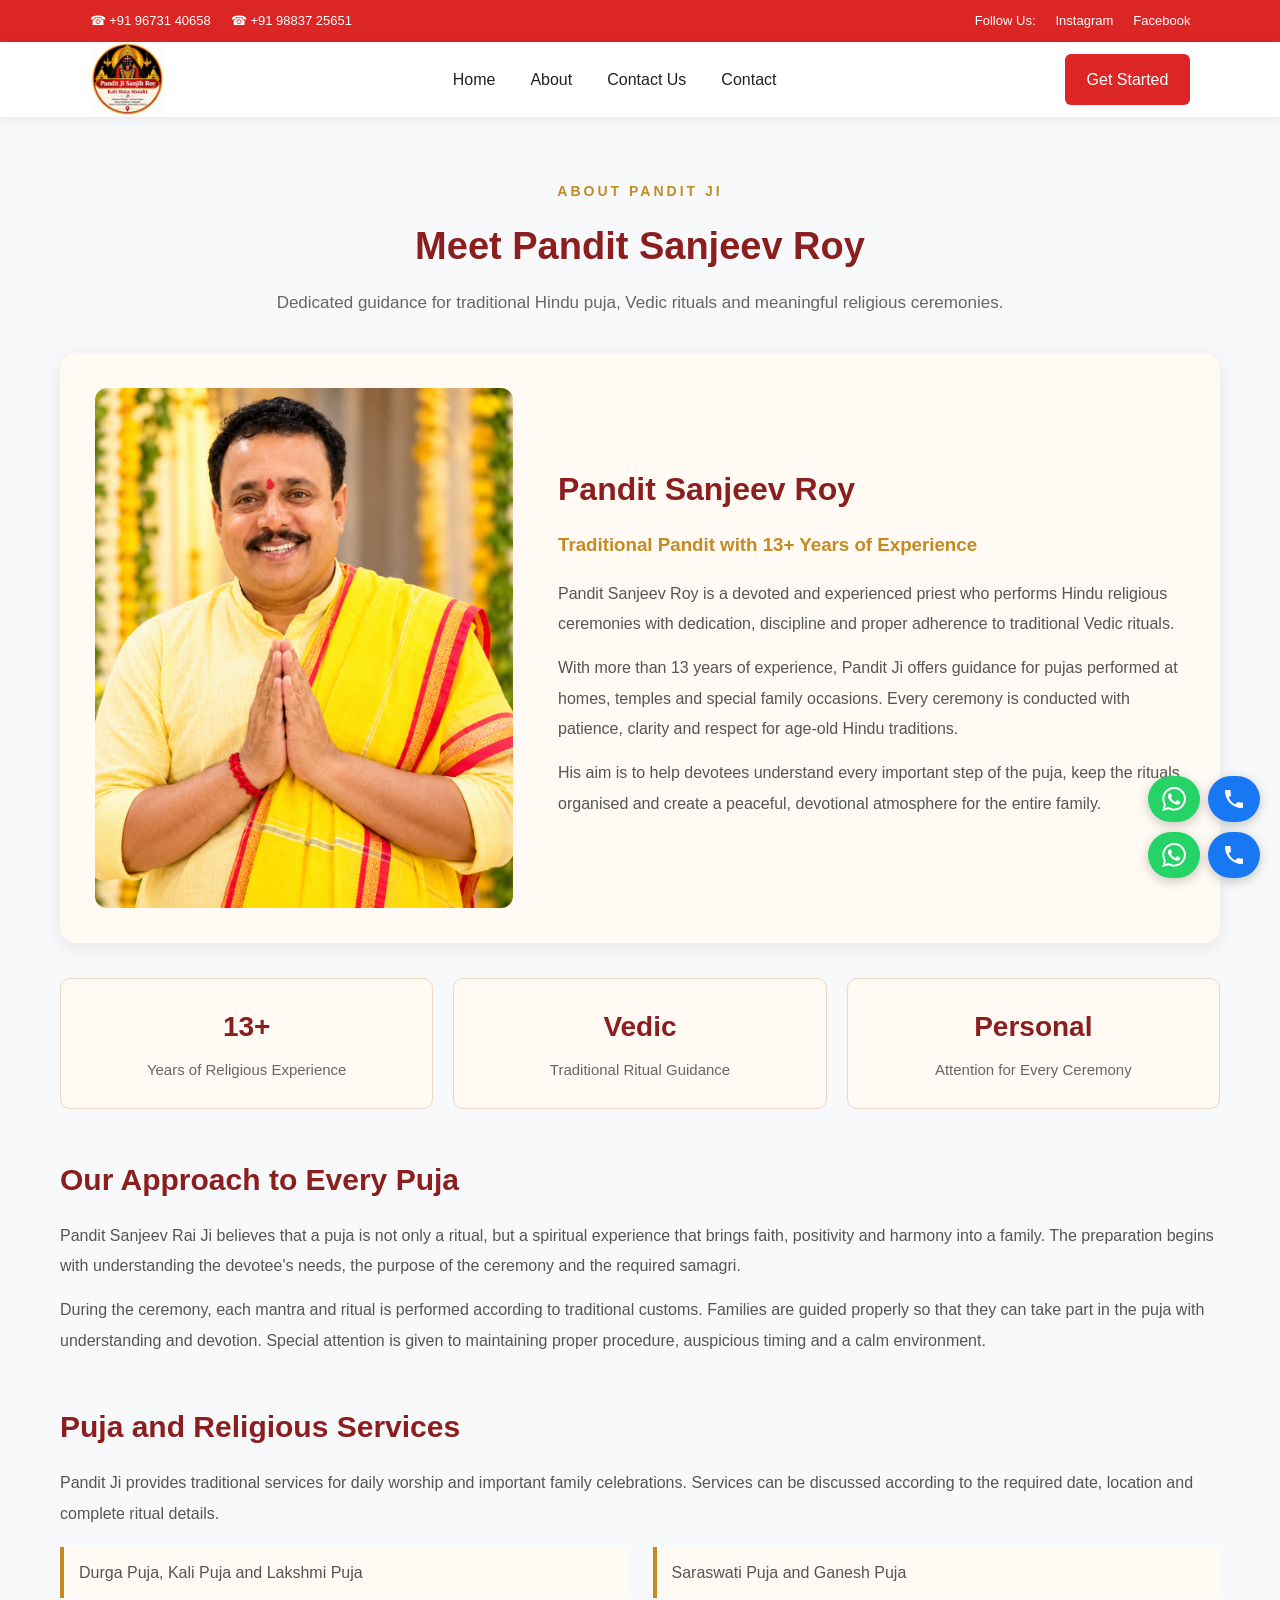
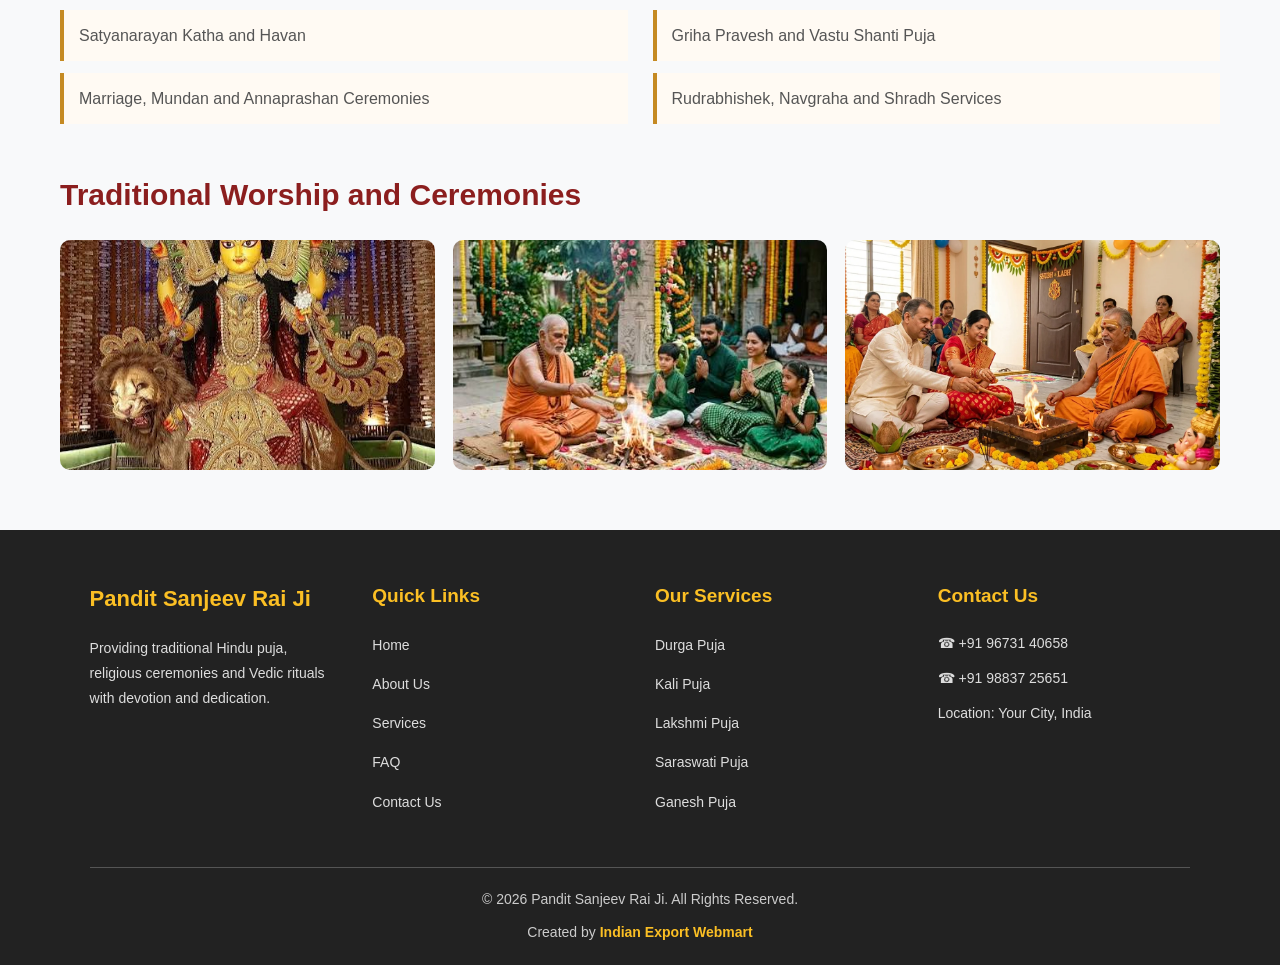
==== about.html @ 81c18a3b "Complete website uploaded" ====
<!DOCTYPE html>
<html lang="en">
<head>
    <meta charset="UTF-8">
    <link rel="stylesheet" href="responsive.css">
    <meta name="viewport" content="width=device-width, initial-scale=1.0">
    <title>About Pandit Sanjeev Roy</title>
    <link rel="stylesheet" href="style.css">

    <style>
        * {
            margin: 0;
            padding: 0;
            box-sizing: border-box;
        }

        body {
            font-family: Arial, sans-serif;
            background: #f8f9fa;
            color: #8b1e1e;
            line-height: 1.7;
        }

        .about-section {
            max-width: 1200px;
            margin: 60px auto;
            padding: 0 20px;
        }

        .about-heading {
            text-align: center;
            margin-bottom: 35px;
        }

        .about-heading span {
            color: #c58a22;
            font-size: 14px;
            font-weight: bold;
            letter-spacing: 3px;
        }

        .about-heading h1 {
            color: #8b1e1e;
            margin: 10px 0;
            font-size: 38px;
        }

        .about-heading p {
            max-width: 750px;
            margin: auto;
            color: #666;
            font-size: 17px;
        }

        .pandit-profile {
            display: grid;
            grid-template-columns: minmax(0, 0.8fr) minmax(0, 1.2fr);
            align-items: center;
            gap: 45px;
            background: #fffaf3;
            border-radius: 16px;
            padding: 35px;
            box-shadow: 0 5px 20px rgba(0,0,0,0.08);
        }

        .pandit-profile img {
            width: 100%;
            height: 520px;
            object-fit: cover;
            border-radius: 12px;
        }

        .profile-content h2 {
            color: #8b1e1e;
            font-size: 32px;
            margin-bottom: 12px;
        }

        .profile-content h3 {
            color: #c58a22;
            margin-bottom: 18px;
        }

        .profile-content p {
            color: #555;
            font-size: 16px;
            line-height: 1.9;
            margin-bottom: 14px;
        }

        .experience-grid {
            display: grid;
            grid-template-columns: repeat(3, 1fr);
            gap: 20px;
            margin: 35px 0;
        }

        .experience-card {
            background: #fffaf3;
            border: 1px solid #ead8c5;
            border-radius: 10px;
            padding: 24px 18px;
            text-align: center;
        }

        .experience-card strong {
            display: block;
            color: #8b1e1e;
            font-size: 28px;
            margin-bottom: 6px;
        }

        .experience-card span {
            color: #666;
            font-size: 15px;
        }

        .about-story,
        .about-services,
        .devotion-images {
            margin-top: 45px;
        }

        .about-story h2,
        .about-services h2,
        .devotion-images h2 {
            color: #8b1e1e;
            margin-bottom: 16px;
            font-size: 30px;
        }

        .about-story p,
        .about-services p {
            color: #555;
            line-height: 1.9;
            margin-bottom: 14px;
        }

        .service-list {
            display: grid;
            grid-template-columns: repeat(2, 1fr);
            gap: 12px 25px;
            margin-top: 18px;
        }

        .service-list span {
            background: #fffaf3;
            border-left: 4px solid #c58a22;
            padding: 12px 15px;
            color: #555;
        }

        .devotion-gallery {
            display: grid;
            grid-template-columns: repeat(3, 1fr);
            gap: 18px;
            margin-top: 20px;
        }

        .devotion-gallery img {
            width: 100%;
            height: 230px;
            object-fit: cover;
            border-radius: 10px;
        }

        @media (max-width: 768px) {
            .about-heading h1 {
                font-size: 28px;
            }

            .pandit-profile {
                grid-template-columns: 1fr;
                padding: 20px;
            }

            .pandit-profile img {
                height: 390px;
            }

            .experience-grid,
            .devotion-gallery {
                grid-template-columns: 1fr;
            }

            .service-list {
                grid-template-columns: 1fr;
            }
        }
    </style>
</head>

<body>
     <div id="header"></div>

    <section class="about-section">
        <div class="about-heading">
            <span>ABOUT PANDIT JI</span>
            <h1>Meet Pandit Sanjeev Roy</h1>
            <p>Dedicated guidance for traditional Hindu puja, Vedic rituals and meaningful religious ceremonies.</p>
        </div>

        <div class="pandit-profile">
            <img src="IMAGES/image copy 2.png" alt="Pandit Sanjeev Rai Ji">

            <div class="profile-content">
                <h2>Pandit Sanjeev Roy</h2>
                <h3>Traditional Pandit with 13+ Years of Experience</h3>
                <p>
                    Pandit Sanjeev Roy is a devoted and experienced priest who performs
                    Hindu religious ceremonies with dedication, discipline and proper
                    adherence to traditional Vedic rituals.
                </p>
                <p>
                    With more than 13 years of experience, Pandit Ji offers guidance for
                    pujas performed at homes, temples and special family occasions.
                    Every ceremony is conducted with patience, clarity and respect for
                    age-old Hindu traditions.
                </p>
                <p>
                    His aim is to help devotees understand every important step of the
                    puja, keep the rituals organised and create a peaceful, devotional
                    atmosphere for the entire family.
                </p>
            </div>
        </div>

        <div class="experience-grid">
            <div class="experience-card">
                <strong>13+</strong>
                <span>Years of Religious Experience</span>
            </div>
            <div class="experience-card">
                <strong>Vedic</strong>
                <span>Traditional Ritual Guidance</span>
            </div>
            <div class="experience-card">
                <strong>Personal</strong>
                <span>Attention for Every Ceremony</span>
            </div>
        </div>

        <div class="about-story">
            <h2>Our Approach to Every Puja</h2>
            <p>
                Pandit Sanjeev Rai Ji believes that a puja is not only a ritual, but a
                spiritual experience that brings faith, positivity and harmony into a
                family. The preparation begins with understanding the devotee's needs,
                the purpose of the ceremony and the required samagri.
            </p>
            <p>
                During the ceremony, each mantra and ritual is performed according to
                traditional customs. Families are guided properly so that they can take
                part in the puja with understanding and devotion. Special attention is
                given to maintaining proper procedure, auspicious timing and a calm
                environment.
            </p>
        </div>

        <div class="about-services">
            <h2>Puja and Religious Services</h2>
            <p>
                Pandit Ji provides traditional services for daily worship and important
                family celebrations. Services can be discussed according to the required
                date, location and complete ritual details.
            </p>
            <div class="service-list">
                <span>Durga Puja, Kali Puja and Lakshmi Puja</span>
                <span>Saraswati Puja and Ganesh Puja</span>
                <span>Satyanarayan Katha and Havan</span>
                <span>Griha Pravesh and Vastu Shanti Puja</span>
                <span>Marriage, Mundan and Annaprashan Ceremonies</span>
                <span>Rudrabhishek, Navgraha and Shradh Services</span>
            </div>
        </div>

        <div class="devotion-images">
            <h2>Traditional Worship and Ceremonies</h2>
            <div class="devotion-gallery">
                <img src="IMAGES/durag ma.png" alt="Durga Puja">
                <img src="IMAGES/havan puja.png" alt="Havan Puja">
                <img src="IMAGES/marraige ceremony.png" alt="Marriage Ceremony">
            </div>
        </div>

    </section>

   
    
<div id="footer"></div>
<script src="header.js"></script>
<script src="footer.js"></script>
<script src="contact-actions.js"></script>

</body>
</html>
---- responsive.css ----
/* Common Responsive CSS */

/* All devices */
* {
    box-sizing: border-box;
}

html, body {
    width: 100%;
    margin: 0;
    padding: 0;
}

img, video {
    max-width: 100%;
    height: auto;
}

.container {
    width: 90%;
    max-width: 1200px;
    margin: auto;
}

/* Tablet */
@media (max-width: 992px) {

    .container {
        width: 94%;
    }

    h1 {
        font-size: 32px;
    }

    h2 {
        font-size: 26px;
    }

    section {
        padding-left: 15px;
        padding-right: 15px;
    }
}

/* Mobile */
@media (max-width: 768px) {

    .container {
        width: 100%;
        padding: 0 15px;
    }

    h1 {
        font-size: 27px;
    }

    h2 {
        font-size: 23px;
    }

    p {
        font-size: 15px;
    }

    .contact-container {
        width: 100%;
        padding: 20px;
    }

    input, textarea, select, button {
        max-width: 100%;
    }

    img {
        max-width: 100%;
        height: auto;
    }
}

/* Small Mobile */
@media (max-width: 480px) {

    h1 {
        font-size: 24px;
    }

    h2 {
        font-size: 20px;
    }

    button {
        width: 100%;
    }
}
---- style.css ----
* {
    margin: 0;
    padding: 0;
    box-sizing: border-box;
}

body {
    font-family: Arial, sans-serif;
}

/* Navigation Bar */


/* Navigation Bar */

.navbar {
    width: 100%; 

    height: 75px;

    background: white;

    display: flex;

    align-items: center;

    justify-content: space-between;

    padding: 0 7%;

    box-shadow: 0 2px 10px rgba(0,0,0,0.08);

    position: sticky;

    top: 0;

    z-index: 1000;
}


.logo {
    font-size: 28px;
    font-weight: bold;
    color: #2563eb;
}

.nav-links {
    display: flex;
    list-style: none;
    gap: 35px;
}

.nav-links li {
    position: relative;
}

.nav-links a {
    text-decoration: none;
    color: #222;
    font-size: 16px;
    transition: 0.3s;
}

.nav-links a:hover {
    color: #2563eb;
}

/* Dropdown */

.dropdown-menu {
    display: none;
    position: absolute;
    top: 25px;
    left: 0;
    background: white;
    width: 190px;
    list-style: none;
    box-shadow: 0 5px 15px rgba(0,0,0,0.12);
    border-radius: 8px;
    padding: 10px;
    z-index: 10;
}

.dropdown-menu li {
    padding: 10px;
}

.dropdown:hover .dropdown-menu,
.dropdown:focus-within .dropdown-menu {
    display: block;
}

/* Button */

.nav-btn {
    background:  #dc2626;
    color: white;
    text-decoration: none;
    padding: 12px 22px;
    border-radius: 6px;
}

.nav-btn:hover {
    background: #1d4ed8;
}

/* Mobile Button */

.menu-btn {
    display: none;
    background: none;
    border: none;
    font-size: 28px;
    cursor: pointer;
}

/* Hero Section */

.hero {
    text-align: center;
    padding: 120px 20px;
    background: #eff6ff;
}

.hero h1 {
    font-size: 42px;
    color: #1e3a8a;
}

.hero p {
    margin: 20px 0;
    font-size: 18px;
}

.hero-btn {
    display: inline-block;
    background: #2563eb;
    color: white;
    text-decoration: none;
    padding: 13px 25px;
    border-radius: 6px;
}

/* Responsive Design */

@media (max-width: 768px) {

    .navbar {
        padding: 0 5%;
    }

    .menu-btn {
        display: block;
    }

    .nav-links {
        display: none;
        position: absolute;
        top: 75px;
        left: 0;
        width: 100%;
        background: white;
        flex-direction: column;
        gap: 0;
        padding: 15px 5%;
        box-shadow: 0 5px 10px rgba(0,0,0,0.1);
        z-index: 20;
    }

    .nav-links.active {
        display: flex;
    }

    .nav-links li {
        padding: 12px 0;
    }

    .dropdown-menu {
        position: static;
        width: 100%;
        box-shadow: none;
    }

    .nav-btn {
        display: none;
    }

    .hero h1 {
        font-size: 30px;
    }
}

.top-strip {
    width: 100%;
    background-color: #dc2626;
    color: white;
    padding: 10px 7%;
    display: flex;
    justify-content: space-between;
    align-items: center;
    font-size: 13px;
}

.strip-left,
.strip-right {
    display: flex;
    gap: 20px;
    align-items: center;
}

.strip-right a {
    color: white;
    text-decoration: none;
}

.strip-left a {
    color: white;
    text-decoration: none;
}

.strip-left a:hover {
    text-decoration: underline;
}

.strip-right a:hover {
    text-decoration: underline;
}

/* Mobile responsive */

@media (max-width: 768px) {
    .top-strip {
        padding: 10px 4%;
        font-size: 11px;
        flex-wrap: wrap;
        gap: 8px;
    }

    .strip-left,
    .strip-right {
        gap: 10px;
        flex-wrap: wrap;
    }
}

/* Hero Banner */


/* Hero Banner */

.hero-banner {
    width: 100%;
    height: auto;
}

.banner-image {
    width: 100%;
    height: auto;
    display: block;
}

/* Introduction Section */

.intro-section {
    width: 100%;
    padding: 50px 7%;
    text-align: center;
    background: #fffaf2;
}

.intro-section h2 {
    font-size: 32px;
    color: #8b1e1e;
    margin-bottom: 20px;
}

.intro-section p {
    font-size: 17px;
    line-height: 1.8;
    color: #444;
    margin-bottom: 15px;
}

.intro-btn {
    display: inline-block;
    margin-top: 15px;
    padding: 12px 25px;
    background: #dc2626;
    color: white;
    text-decoration: none;
    border-radius: 5px;
}

.intro-btn:hover {
    background: #991b1b;
}

/* Mobile Responsive */

@media (max-width: 768px) {

    .intro-section {
        padding: 30px 5%;
    }

    .intro-section h2 {
        font-size: 24px;
    }

    .intro-section p {
        font-size: 15px;
    }
}

/* Why Choose Us */

.why-choose {
    padding: 60px 7%;
    background: white;
    text-align: center;
}

.why-choose h2 {
    font-size: 32px;
    color: #8b1e1e;
    margin-bottom: 15px;
}

.why-subtitle {
    color: #555;
    font-size: 16px;
    margin-bottom: 35px;
}

.why-container {
    display: grid;
    grid-template-columns: repeat(4, 1fr);
    gap: 20px;
}

.why-card {
    padding: 30px 20px;
    background: #fffaf2;
    border-radius: 10px;
    border: 1px solid #f1dfc5;
}

.why-card h3 {
    color: #8b1e1e;
    font-size: 19px;
    margin-bottom: 12px;
}

.why-card p {
    color: #555;
    font-size: 15px;
    line-height: 1.7;
}

@media (max-width: 768px) {
    .why-container {
        grid-template-columns: repeat(2, 1fr);
    }
}

@media (max-width: 480px) {
    .why-container {
        grid-template-columns: 1fr;
    }
}

/* FAQ Section */

.faq-section {
    width: 100%;
    padding: 60px 7%;
    background: #fffaf2;
    text-align: center;
}

/* FAQ Heading */

.faq-section h2 {
    font-size: 32px;
    color: #8b1e1e;
    margin-bottom: 15px;
}

/* Subtitle */

.faq-subtitle {
    font-size: 16px;
    color: #555;
    margin-bottom: 35px;
}

/* FAQ Container */

.faq-container {
    max-width: 850px;
    margin: auto;
    text-align: left;
}

/* Individual FAQ Box */

.faq-item {
    background: white;
    margin-bottom: 15px;
    border: 1px solid #ead8c5;
    border-radius: 8px;
    padding: 18px 22px;
}

/* FAQ Question */

.faq-item summary {
    font-size: 17px;
    font-weight: bold;
    color: #8b1e1e;
    cursor: pointer;
}

/* FAQ Answer */

.faq-item p {
    font-size: 15px;
    color: #555;
    line-height: 1.8;
    margin-top: 15px;
}

/* Mobile Responsive */

@media (max-width: 768px) {

    .faq-section {
        padding: 40px 5%;
    }

    .faq-section h2 {
        font-size: 25px;
    }

    .faq-item {
        padding: 15px;
    }

    .faq-item summary {
        font-size: 15px;
    }
}

/* Footer Section */

.footer {
    width: 100%;
    background: #222222;
    color: white;
    padding: 50px 7% 0;
}

/* Footer Container */

.footer-container {
    display: grid;
    grid-template-columns: repeat(4, 1fr);
    gap: 30px;
    padding-bottom: 40px;
}

/* Footer Boxes */

.footer-box h2 {
    font-size: 22px;
    color: #fbbf24;
    margin-bottom: 18px;
}

.footer-box h3 {
    font-size: 19px;
    color: #fbbf24;
    margin-bottom: 18px;
}

.footer-box p {
    font-size: 14px;
    line-height: 1.8;
    color: #dddddd;
    margin-bottom: 10px;
}

.footer-box p a {
    color: inherit;
    text-decoration: none;
}

.footer-box p a:hover {
    color: #fbbf24;
}

/* Footer Links */

.footer-box ul {
    list-style: none;
}

.footer-box ul li {
    margin-bottom: 12px;
}

.footer-box ul li a {
    color: #dddddd;
    text-decoration: none;
    font-size: 14px;
    transition: 0.3s;
}

.footer-box ul li a:hover {
    color: #fbbf24;
}

/* Copyright */

.footer-bottom {
    border-top: 1px solid #555555;
    text-align: center;
    padding: 20px 0;
}

.footer-bottom p {
    font-size: 14px;
    color: #cccccc;
}

/* Mobile Responsive */

@media (max-width: 992px) {

    .footer-container {
        grid-template-columns: repeat(2, 1fr);
        gap: 25px;
    }

}

@media (max-width: 480px) {

    .footer-container {
        grid-template-columns: 1fr;
    }

}

/* Created By */

.created-by {
    margin-top: 10px;
    font-size: 14px;
    color: #dddddd;
}

.created-by a {
    color: #fbbf24;
    text-decoration: none;
    font-weight: bold;
}

.created-by a:hover {
    color: white;
    text-decoration: underline;
}
.logo {
    display: flex;
    align-items: center;
}

.logo img {
    width: 75px;
    height: 75px;
    object-fit: contain;
    display: block;
}

/* Pandit About Section */

.pandit-about {
    display: flex;
    align-items: center;
    gap: 50px;
    max-width: 1150px;
    margin: 60px auto;
    padding: 30px 20px;
}

.pandit-image {
    flex: 1;
    min-width: 0;
}

.pandit-image img {
    width: 100%;
    height: auto;
    display: block;
    border-radius: 12px;
    object-fit: contain;
}

.pandit-content {
    flex: 1;
}

.about-label {
    color: #d18a16;
    font-weight: bold;
    letter-spacing: 2px;
}

.pandit-content h2 {
    font-size: 32px;
    color: #8b1e1e;
    margin: 15px 0;
}

.pandit-content h3 {
    color: #c18a26;
    font-size: 20px;
    margin-bottom: 18px;
}

.pandit-content p {
    color: #555;
    font-size: 16px;
    line-height: 1.8;
    margin-bottom: 15px;
}

.pandit-about-btn {
    display: inline-block;
    background: #8b1e1e;
    color: white;
    padding: 13px 28px;
    border-radius: 6px;
    text-decoration: none;
    margin-top: 10px;
}

.pandit-about-btn:hover {
    background: #d18a16;
}

/* Mobile Responsive */

@media (max-width: 768px) {

    .pandit-about {
        flex-direction: column;
        gap: 25px;
        margin: 30px auto;
    }

    .pandit-image,
    .pandit-content {
        width: 100%;
    }

    .pandit-content h2 {
        font-size: 26px;
    }

}

/* Testimonials Section */

.testimonial-section {
    padding: 70px 20px;
    background: #f8f5ef;
}

.testimonial-heading {
    text-align: center;
    max-width: 700px;
    margin: 0 auto 45px;
}

.testimonial-heading span {
    color: #c58a22;
    font-weight: bold;
    letter-spacing: 2px;
    font-size: 14px;
}

.testimonial-heading h2 {
    font-size: 32px;
    color: #17365d;
    margin: 12px 0;
}

.testimonial-heading p {
    color: #666;
    font-size: 16px;
    line-height: 1.7;
}

.testimonial-container {
    max-width: 1150px;
    margin: auto;
    display: grid;
    grid-template-columns: repeat(3, 1fr);
    gap: 25px;
}

.testimonial-card {
    background: white;
    padding: 30px 25px;
    border-radius: 12px;
    text-align: center;
    box-shadow: 0 4px 15px rgba(0,0,0,0.07);
    transition: 0.3s;
}

.testimonial-card:hover {
    transform: translateY(-6px);
    box-shadow: 0 8px 20px rgba(0,0,0,0.12);
}

.stars {
    color: #e5a323;
    font-size: 25px;
    letter-spacing: 3px;
    margin-bottom: 18px;
}

.testimonial-card p {
    color: #555;
    font-size: 15px;
    line-height: 1.8;
    margin-bottom: 22px;
}

.testimonial-card h3 {
    color: #17365d;
    font-size: 18px;
    margin-bottom: 6px;
}

.testimonial-card span {
    color: #c58a22;
    font-size: 14px;
}

@media (max-width: 992px) {
    .testimonial-container {
        grid-template-columns: repeat(2, 1fr);
    }
}

/* Mobile Responsive */

@media (max-width: 768px) {

    .testimonial-container {
        grid-template-columns: 1fr;
    }

    .testimonial-heading h2 {
        font-size: 26px;
    }

    .testimonial-card {
        padding: 25px 20px;
    }

}
/* Remove space below navigation */

header {
    margin-bottom: 0 !important;
    padding-bottom: 0 !important;
}

/* Hero Banner spacing fix */

.hero,
.hero-banner {
    margin-top: 0 !important;
    padding-top: 0 !important;
}
/* Fix navigation and hero gap */

#header {
    margin: 0 !important;
    padding: 0 !important;
}

.hero-banner,
.hero,
#hero {
    margin-top: 0 !important;
    padding-top: 0 !important;
}

#header + .hero-banner,
#header + .hero,
#header + #hero {
    margin-top: 0 !important;
}
.slider {
    width: 100%;
    height: clamp(220px, 40vw, 450px);
    overflow: hidden;
}

.slides {
    display: flex;
    width: 300%;
    height: 100%;
    animation: slide 9s infinite;
}

.slides img {
    width: 33.333%;
    height: 100%;
    object-fit: contain;
    flex-shrink: 0;
}

@keyframes slide {
    0%, 25% {
        transform: translateX(0);
    }

    33%, 58% {
        transform: translateX(-33.333%);
    }

    66%, 91% {
        transform: translateX(-66.666%);
    }

    100% {
        transform: translateX(0);
    }
}
.booking-options {
    display: flex;
    justify-content: center;
    gap: 10px;
    margin-top: 15px;
    flex-wrap: wrap;
}

.booking-options a {
    padding: 10px 15px;
    color: white;
    text-decoration: none;
    border-radius: 5px;
    font-size: 14px;
}

.call-btn {
    background: #1877f2;
}

.whatsapp-btn {
    background: #25D366;
}

.sticky-contact-actions {
    position: fixed;
    right: 20px;
    bottom: 22px;
    z-index: 2000;
    display: flex;
    flex-direction: column;
    gap: 10px;
}

.sticky-contact-group {
    display: flex;
    gap: 8px;
}

.sticky-contact-actions a {
    min-height: 46px;
    display: inline-flex;
    align-items: center;
    justify-content: center;
    gap: 8px;
    padding: 0 14px;
    border-radius: 24px;
    color: #fff;
    text-decoration: none;
    font-size: 13px;
    font-weight: bold;
    box-shadow: 0 3px 12px rgba(0,0,0,0.22);
    transition: transform 0.2s, box-shadow 0.2s;
}

.sticky-contact-actions a:hover {
    transform: translateY(-2px);
    box-shadow: 0 5px 16px rgba(0,0,0,0.28);
}

.sticky-contact-icon {
    display: block;
    width: 24px;
    height: 24px;
    fill: currentColor;
}

.sticky-whatsapp {
    background: #25D366;
}

.sticky-call {
    background: #1877f2;
}

@media (max-width: 480px) {
    .sticky-contact-actions {
        right: 12px;
        bottom: 14px;
        gap: 8px;
    }

    .sticky-contact-group {
        gap: 6px;
    }

    .sticky-contact-actions a {
        min-height: 42px;
        padding: 0 12px;
        border-radius: 22px;
        font-size: 11px;
    }
}

/* PUJA PHOTO GALLERY */

.puja-gallery {
    padding: 70px 5%;
    background: #fffaf3;
}

.gallery-heading {
    text-align: center;
    margin-bottom: 40px;
}

.gallery-heading span {
    color: #a65b27;
    font-weight: bold;
    letter-spacing: 3px;
}

.gallery-heading h2 {
    font-size: 32px;
    color: #642d16;
    margin: 12px 0;
}

.gallery-heading p {
    color: #666;
    font-size: 16px;
}

.gallery-container {
    max-width: 1200px;
    margin: auto;
    display: grid;
    grid-template-columns: repeat(3, 1fr);
    gap: 25px;
}

.gallery-card {
    background: white;
    border-radius: 12px;
    overflow: hidden;
    box-shadow: 0 4px 15px rgba(0,0,0,0.10);
    transition: 0.3s ease;
}

.gallery-card:hover {
    transform: translateY(-8px);
    box-shadow: 0 10px 25px rgba(0,0,0,0.18);
}

.gallery-card img {
    width: 100%;
    height: 230px;
    object-fit: cover;
    display: block;
    transition: 0.4s;
}

.gallery-card:hover img {
    transform: scale(1.05);
}

.gallery-content {
    padding: 20px;
    text-align: center;
}

.gallery-content h3 {
    color: #793b18;
    font-size: 21px;
    margin-bottom: 10px;
}

.gallery-content p {
    color: #666;
    line-height: 1.6;
    font-size: 14px;
}

/* MOBILE RESPONSIVE */

@media(max-width: 768px) {
    .gallery-container {
        grid-template-columns: repeat(2, 1fr);
        gap: 15px;
    }

    .gallery-card img {
        height: 170px;
    }

    .gallery-heading h2 {
        font-size: 25px;
    }
}

@media(max-width: 480px) {
    .gallery-container {
        grid-template-columns: 1fr;
    }

    .gallery-card img {
        height: 230px;
    }
}

/* THREE COLUMN DESIGN */

.three-column-section {
    display: grid;
    grid-template-columns: 1fr 1.2fr 1fr;
    align-items: center;
    gap: 30px;
    padding: 60px 5%;
    background: #fffaf3;
}

.side-image {
    overflow: hidden;
    border-radius: 15px;
    height: 380px;
}

.side-image img {
    width: 100%;
    height: 100%;
    object-fit: cover;
    display: block;
    transition: 0.5s ease;
}

.side-image img:hover {
    transform: scale(1.08);
}

.center-content {
    text-align: center;
    padding: 20px;
}

.center-label {
    color: #a65b27;
    font-size: 13px;
    font-weight: bold;
    letter-spacing: 2px;
}

.center-content h2 {
    color: #642d16;
    font-size: 29px;
    margin: 15px 0;
}

.center-content p {
    color: #555;
    line-height: 1.8;
    font-size: 15px;
}

.center-content h3 {
    color: #9b4b20;
    margin: 20px 0;
}

.center-btn {
    display: inline-block;
    background: #9b4b20;
    color: white;
    padding: 13px 25px;
    text-decoration: none;
    border-radius: 6px;
    transition: 0.3s;
}

.center-btn:hover {
    background: #642d16;
    transform: translateY(-3px);
}

/* MOBILE RESPONSIVE */

@media(max-width: 992px) {

    .three-column-section {
        grid-template-columns: 1fr;
        gap: 20px;
    }

    .side-image {
        height: 260px;
    }

    .center-content h2 {
        font-size: 25px;
    }

}
.logo-name {
    margin-left: 10px;
    color: #8b1e1e;
    font-size: 18px;
    font-weight: bold;
    white-space: nowrap;
}
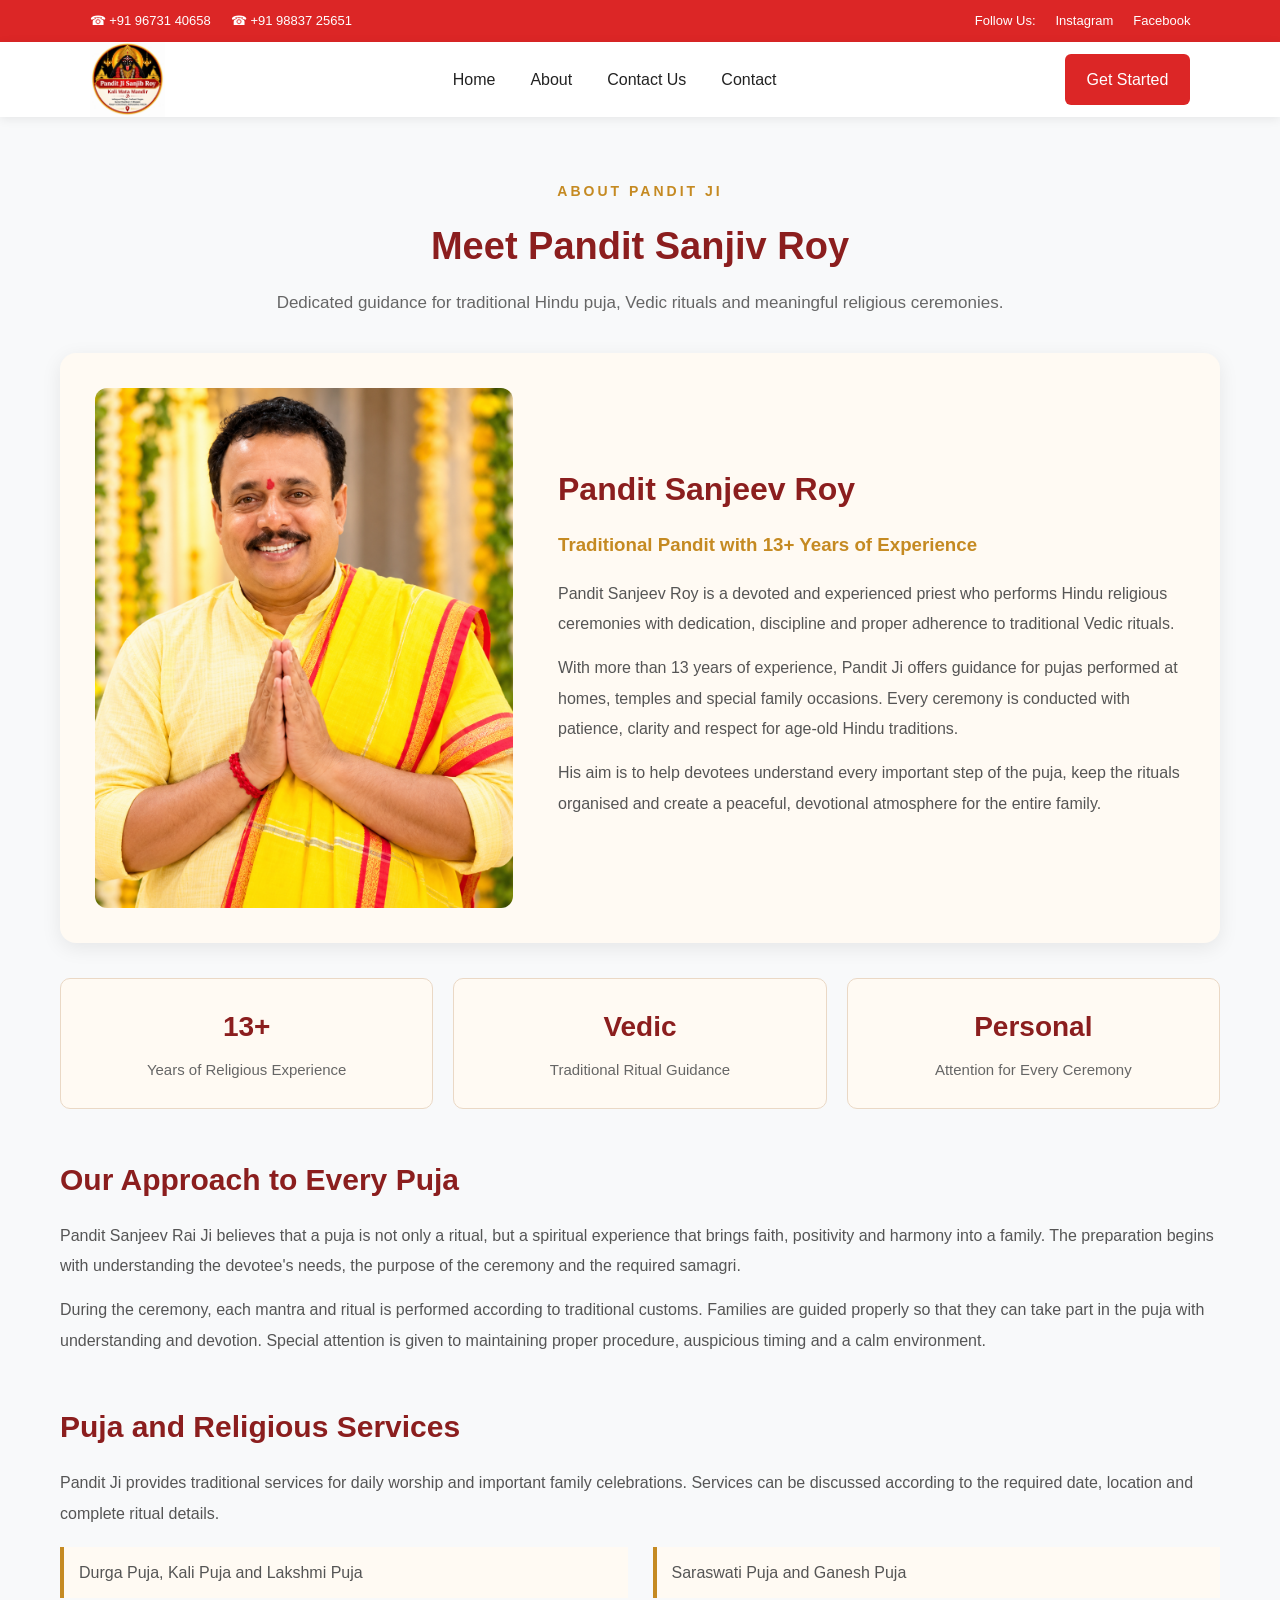
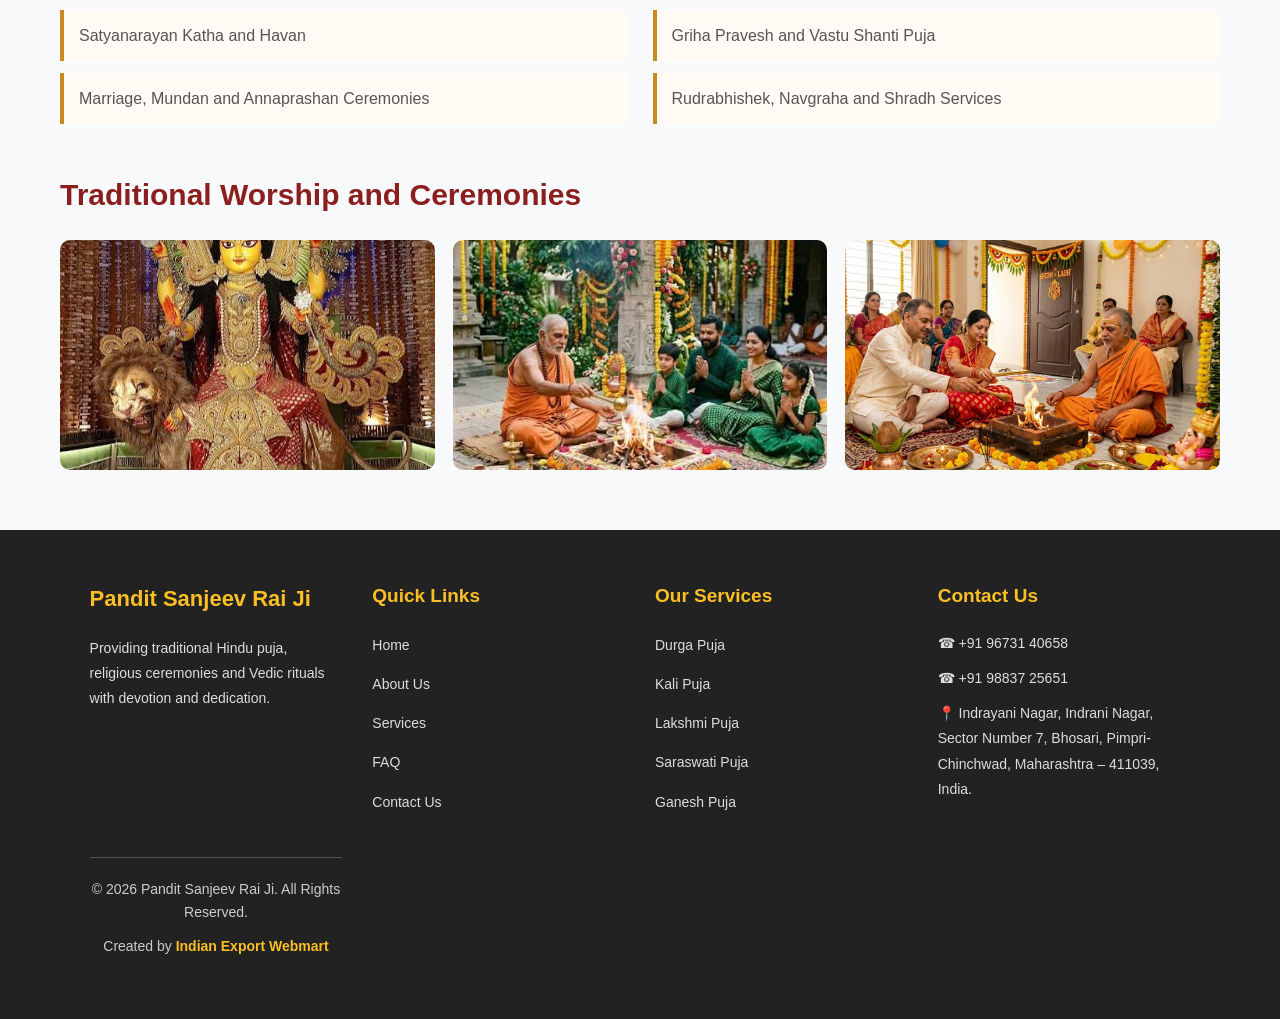
==== commit 4d710ab3: "updated website" ====
--- a/about.html
+++ b/about.html
@@ -5,7 +5,7 @@
     <meta charset="UTF-8">
     <link rel="stylesheet" href="responsive.css">
     <meta name="viewport" content="width=device-width, initial-scale=1.0">
-    <title>About Pandit Sanjeev Roy</title>
+    <title>About Pandit Sanjiv Roy</title>
     <link rel="stylesheet" href="style.css">
 
     <style>
@@ -197,7 +197,7 @@
     <section class="about-section">
         <div class="about-heading">
             <span>ABOUT PANDIT JI</span>
-            <h1>Meet Pandit Sanjeev Roy</h1>
+            <h1>Meet Pandit Sanjiv Roy</h1>
             <p>Dedicated guidance for traditional Hindu puja, Vedic rituals and meaningful religious ceremonies.</p>
         </div>
 
@@ -289,9 +289,8 @@
    
     
 <div id="footer"></div>
+
 <script src="header.js"></script>
 <script src="footer.js"></script>
-<script src="contact-actions.js"></script>
-
 </body>
-</html>
+</html>
--- a/responsive.css
+++ b/responsive.css
@@ -90,7 +90,4 @@
         font-size: 20px;
     }
 
-    button {
-        width: 100%;
-    }
 }
--- a/style.css
+++ b/style.css
@@ -966,11 +966,12 @@
     font-size: 16px;
 }
 
-.gallery-container {
+.gallery-container,
+.video-container {
     max-width: 1200px;
     margin: auto;
     display: grid;
-    grid-template-columns: repeat(3, 1fr);
+    grid-template-columns: repeat(3, minmax(0, 1fr));
     gap: 25px;
 }
 
@@ -995,6 +996,21 @@
     transition: 0.4s;
 }
 
+.gallery-container > img {
+    display: block;
+    width: 100%;
+    aspect-ratio: 3 / 4;
+    object-fit: contain;
+}
+
+.video-container video {
+    display: block;
+    width: 100%;
+    aspect-ratio: 9 / 16;
+    object-fit: contain;
+    background: #111;
+}
+
 .gallery-card:hover img {
     transform: scale(1.05);
 }
@@ -1019,8 +1035,9 @@
 /* MOBILE RESPONSIVE */
 
 @media(max-width: 768px) {
-    .gallery-container {
-        grid-template-columns: repeat(2, 1fr);
+    .gallery-container,
+    .video-container {
+        grid-template-columns: repeat(2, minmax(0, 1fr));
         gap: 15px;
     }
 
@@ -1034,7 +1051,8 @@
 }
 
 @media(max-width: 480px) {
-    .gallery-container {
+    .gallery-container,
+    .video-container {
         grid-template-columns: 1fr;
     }
 
@@ -1141,3 +1159,124 @@
     font-weight: bold;
     white-space: nowrap;
 }
+
+@media (max-width: 768px) {
+    .navbar {
+        gap: 10px;
+        padding: 0 4%;
+    }
+
+    .logo {
+        flex: 1 1 auto;
+        min-width: 0;
+    }
+
+    .logo img {
+        width: 52px;
+        height: 52px;
+        flex: 0 0 52px;
+    }
+
+    .logo-name {
+        min-width: 0;
+        white-space: normal;
+        overflow-wrap: anywhere;
+        font-size: clamp(12px, 3.8vw, 15px);
+        line-height: 1.15;
+    }
+
+    .menu-btn {
+        display: block;
+        width: auto;
+        flex: 0 0 auto;
+        padding: 4px 8px;
+    }
+}
+
+.home-media-section {
+    padding: 60px 7%;
+    background: #fffaf3;
+}
+
+.home-video-section {
+    padding-top: 0;
+}
+
+.home-media-heading {
+    margin-bottom: 30px;
+    text-align: center;
+}
+
+.home-media-heading span {
+    color: #a65b27;
+    font-weight: bold;
+    letter-spacing: 3px;
+}
+
+.home-media-heading h2 {
+    margin-top: 12px;
+    color: #642d16;
+    font-size: 32px;
+}
+
+.home-photo-grid,
+.home-video-grid {
+    display: grid;
+    grid-template-columns: repeat(3, minmax(0, 1fr));
+    gap: 24px;
+    width: 100%;
+    max-width: 1200px;
+    margin: 0 auto;
+}
+
+.home-photo-card,
+.home-video-card {
+    min-width: 0;
+    overflow: hidden;
+    border-radius: 12px;
+    background: #fff;
+    box-shadow: 0 4px 15px rgba(0, 0, 0, 0.1);
+}
+
+.home-photo-card img {
+    display: block;
+    width: 100%;
+    aspect-ratio: 3 / 4;
+    object-fit: contain;
+    background: #fff;
+}
+
+.home-video-card video {
+    display: block;
+    width: 100%;
+    aspect-ratio: 9 / 16;
+    object-fit: contain;
+    background: #111;
+}
+
+@media (max-width: 900px) {
+    .home-photo-grid,
+    .home-video-grid {
+        grid-template-columns: repeat(2, minmax(0, 1fr));
+    }
+}
+
+@media (max-width: 600px) {
+    .home-media-section {
+        padding: 40px 5%;
+    }
+
+    .home-video-section {
+        padding-top: 0;
+    }
+
+    .home-photo-grid,
+    .home-video-grid {
+        grid-template-columns: 1fr;
+        gap: 18px;
+    }
+
+    .home-media-heading h2 {
+        font-size: 25px;
+    }
+}
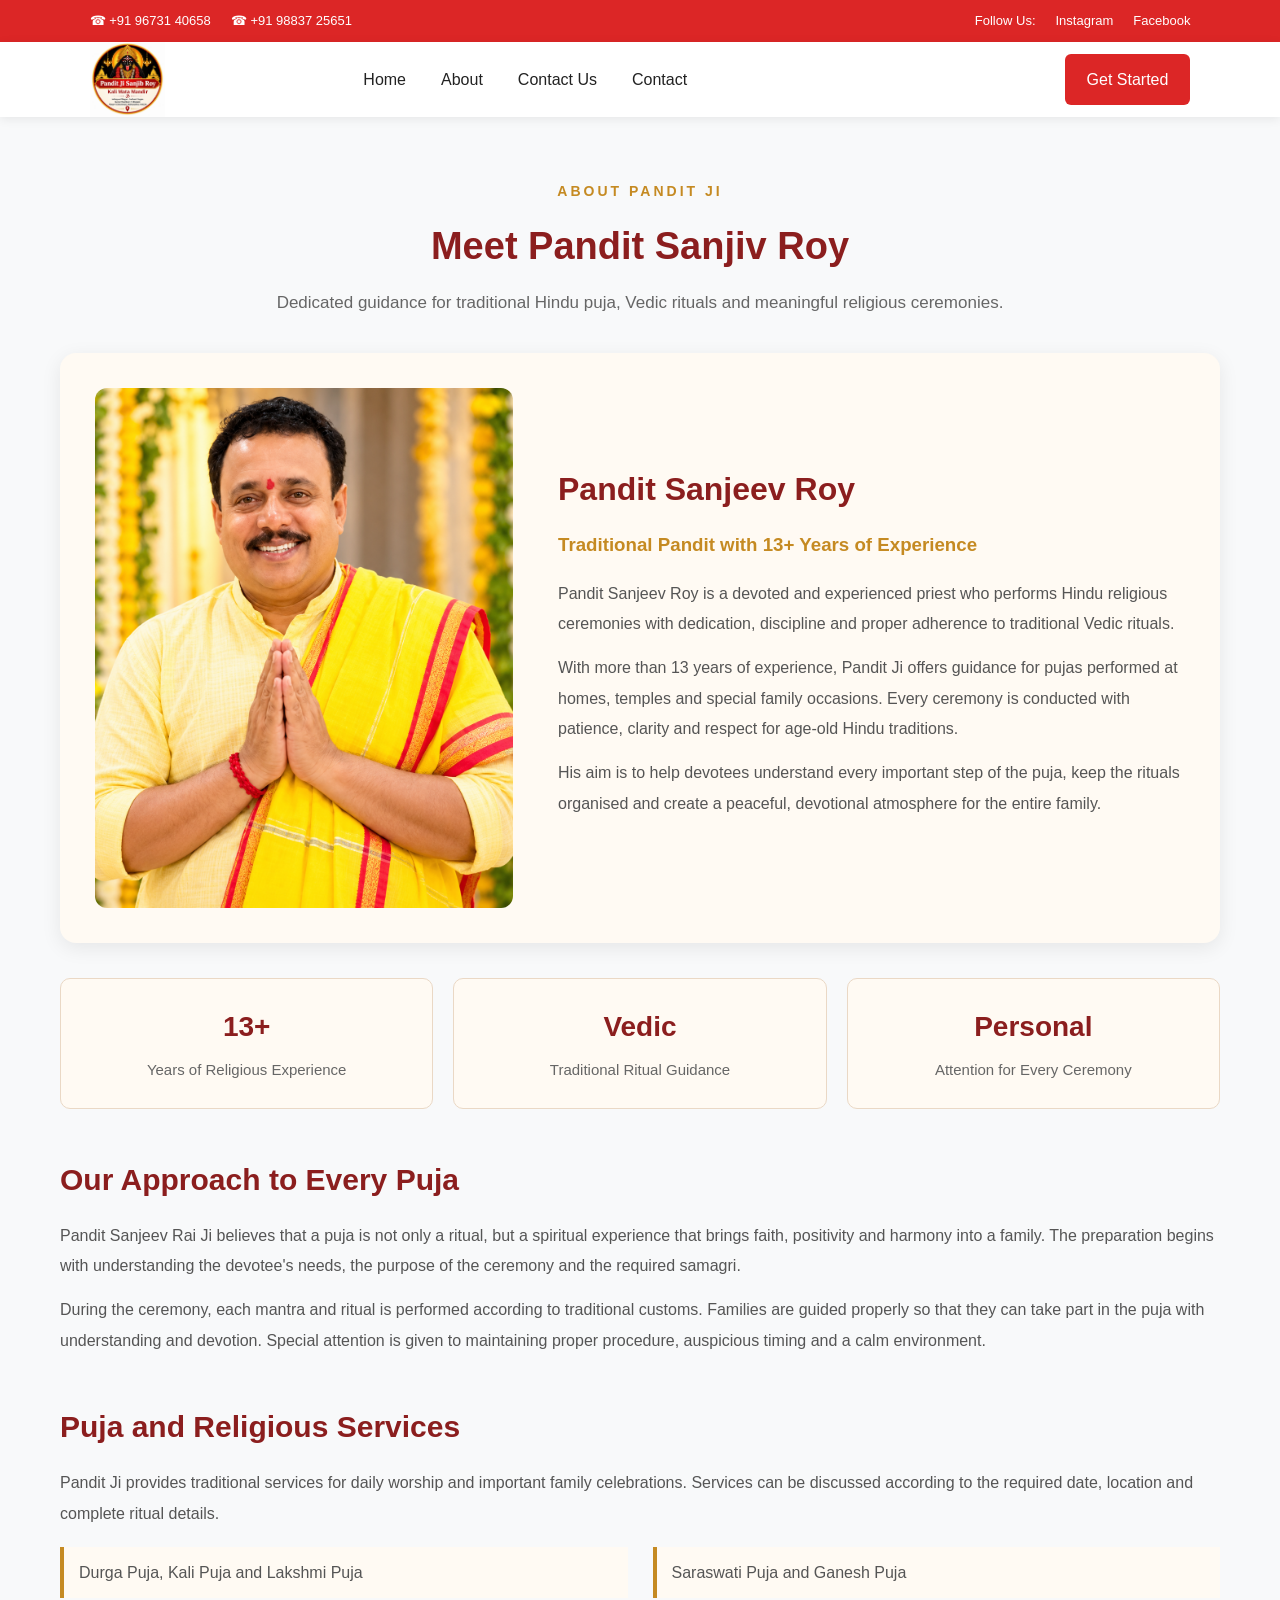
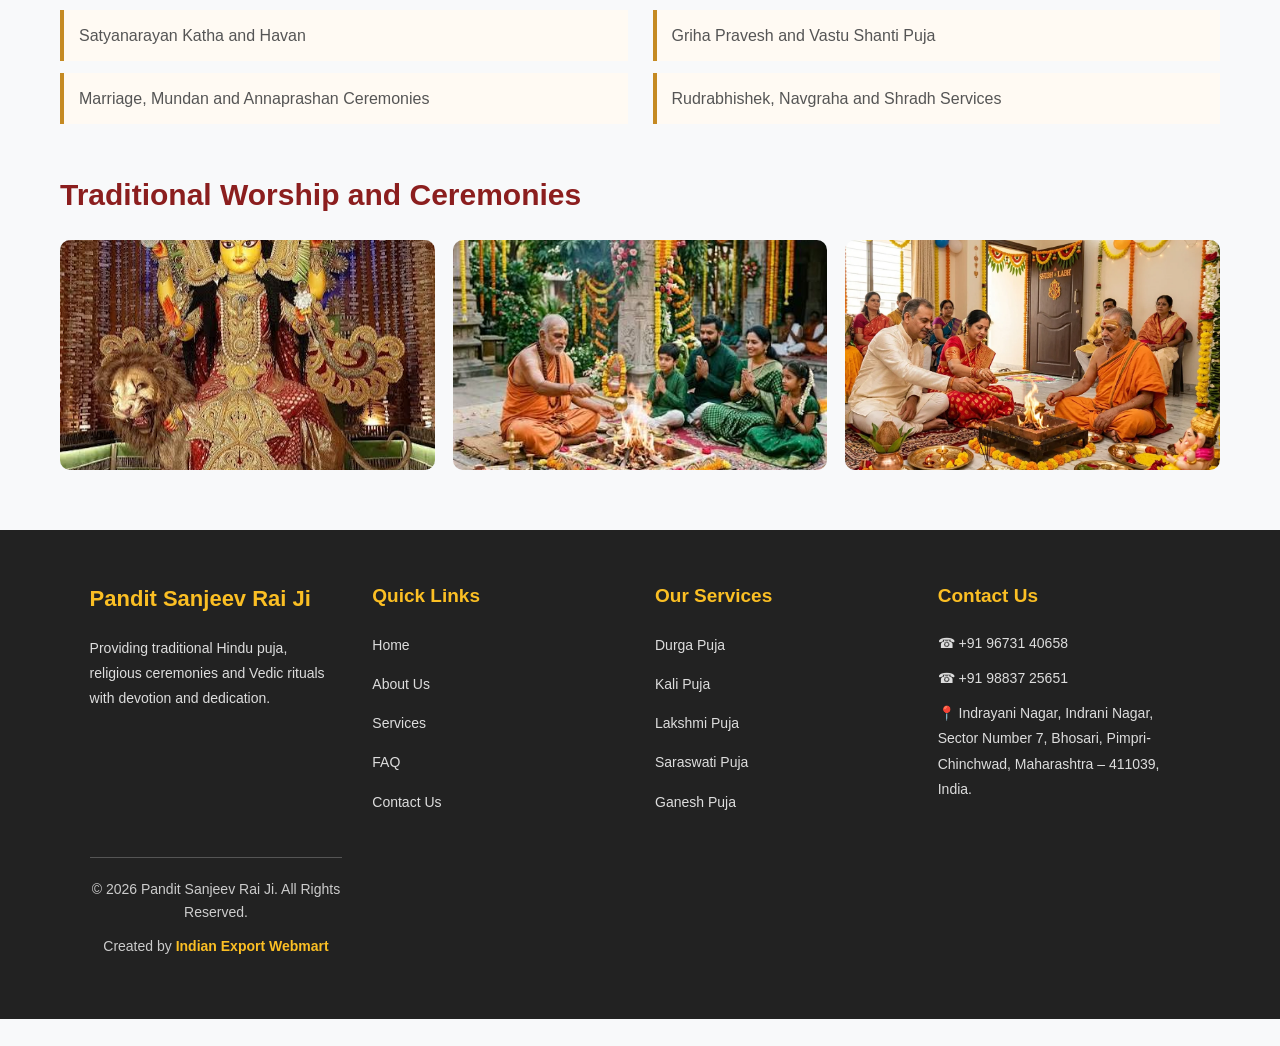
==== commit c506e241: "Website speed optimized" ====
--- a/about.html
+++ b/about.html
@@ -292,5 +292,20 @@
 
 <script src="header.js"></script>
 <script src="footer.js"></script>
+
+<div id="google_translate_element"></div>
+
+<script>
+function googleTranslateElementInit() {
+    new google.translate.TranslateElement({
+        pageLanguage: 'en',
+        includedLanguages: 'en,hi,bn',
+        autoDisplay: false
+    }, 'google_translate_element');
+}
+</script>
+
+<script src="https://translate.google.com/translate_a/element.js?cb=googleTranslateElementInit"></script>
+
 </body>
 </html>
--- a/style.css
+++ b/style.css
@@ -1279,4 +1279,57 @@
     .home-media-heading h2 {
         font-size: 25px;
     }
+}
+
+.language-box {
+    display: inline-block;
+    margin: 10px;
+}
+
+#google_translate_element {
+    display: inline-block;
+}
+
+.goog-te-gadget {
+    font-size: 14px !important;
+    font-family: Arial, sans-serif !important;
+}
+
+.goog-te-gadget select {
+    padding: 8px 12px;
+    border: 1px solid #ccc;
+    border-radius: 6px;
+    background: white;
+    cursor: pointer;
+    font-size: 14px;
+}
+iframe.goog-te-banner-frame,
+.goog-te-banner-frame,
+body > .skiptranslate {
+    display: none !important;
+}
+
+body {
+    top: 0 !important;
+}
+@media (min-width: 769px) {
+    .navbar .logo {
+        margin-right: 20px;
+    }
+}
+@media (max-width: 768px) {
+    .navbar .language-box {
+        flex: 0 0 auto;
+        margin: 0 4px;
+    }
+
+    .navbar .goog-te-gadget {
+        font-size: 0 !important;
+    }
+
+    .navbar .goog-te-gadget select {
+        max-width: 88px;
+        padding: 5px 3px;
+        font-size: 12px !important;
+    }
 }
